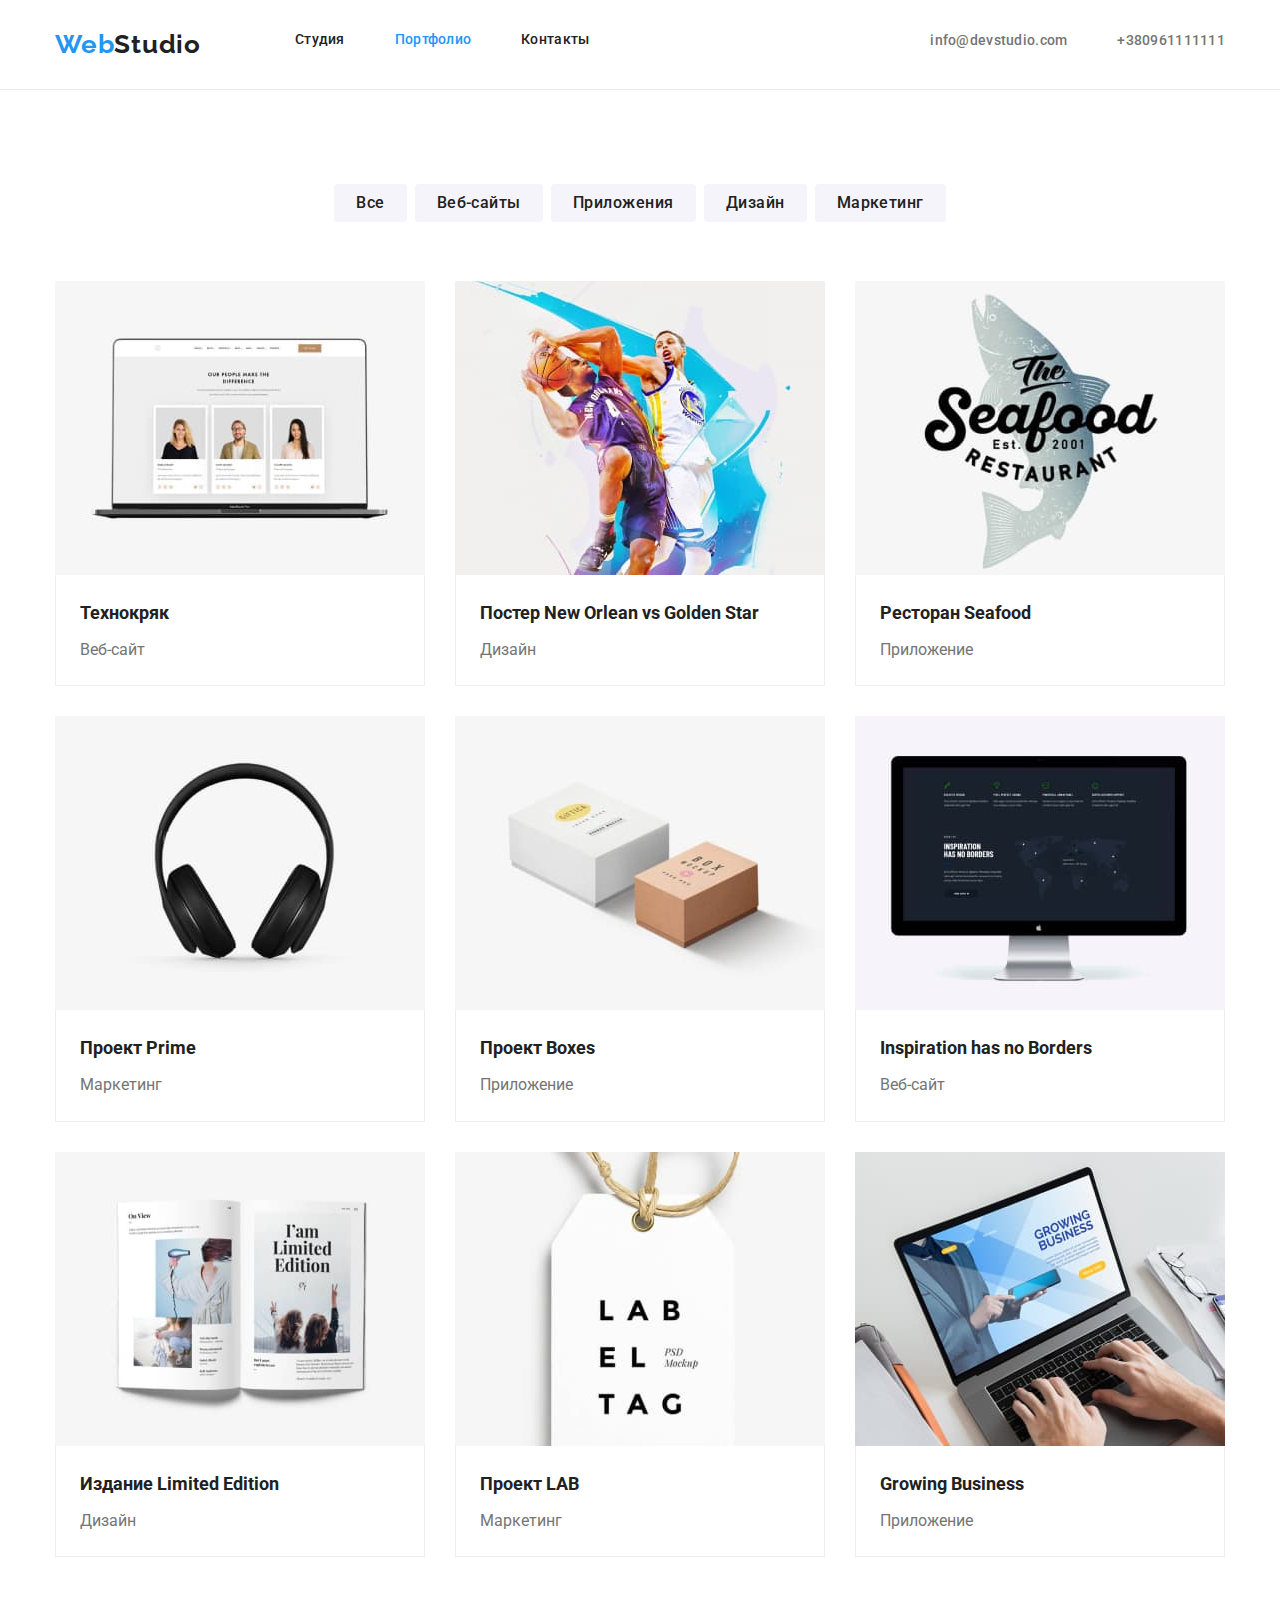
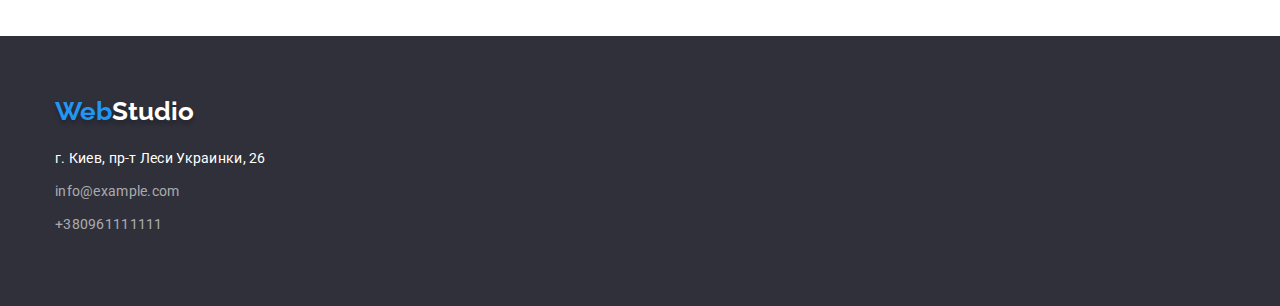
==== portfolio.html @ 109d0107 "Header. ДЗ_4" ====
<!DOCTYPE html>
<html lang="en">
<head>
    <meta charset="UTF-8">
    <meta http-equiv="X-UA-Compatible" content="IE=edge">
    <meta name="viewport" content="width=device-width, initial-scale=1.0">
    <title>Portfolio</title>
    <link rel=" preconnect" href="https://fonts.googleapis.com">
    <link rel="preconnect" href="https://fonts.gstatic.com" crossorigin>
    <link
     href="https://fonts.googleapis.com/css2?family=Raleway:wght@700&family=Roboto:wght@400;500;700;900&display=swap"
        rel="stylesheet">
    <link rel="stylesheet" href="https://cdnjs.cloudflare.com/ajax/libs/modern-normalize/1.1.0/modern-normalize.min.css"/> 
    <link rel="stylesheet" href="./css/styles.css">
</head>
  <body>

    <!--Шапка-->
    <header>
       <div class="container header">
        <nav class="navigation">
            <a class="logo" href="index.html" lang="en">Web<span class="logo-header">Studio</span>
            </a>
            <ul class="site-nav">
                <li class="item">
                    <a class="site-nav-link" href="./index.html"> Студия </a>
                </li>
                <li class="item">
                    <a class="site-nav-link active-page" href="./portfolio.html"> Портфолио </a>
                </li>
                <li class="item">
                    <a class="site-nav-link" href=""> Контакты </a>
                </li>
            </ul>
        </nav>

        <!--Контакти заголовка-->
        <ul class="header-contacts">
            <li class="item"><a class="contact-adress link" href=":info@devstudio.com">info@devstudio.com</a></li>
            <li class="item"><a class="contact-number link" href="tel:+380961111111">+380961111111</a></li>
        </ul>
       </div>
    </header>

    <!--Кнопки-->
    <main>
        <section class="section">
          <div class="portfolio">  
            <ul class="portfolio-buttons">
                <li class="button-sec"><button class="button-secondary" type="button">Все</button></li>
                <li class="button-sec"><button class="button-secondary" type="button">Веб-сайты</button></li>
                <li class="button-sec"><button class="button-secondary" type="button">Приложения</button></li>
                <li class="button-sec"><button class="button-secondary" type="button">Дизайн</button></li>
                <li class="button-sec"><button class="button-secondary" type="button">Маркетинг</button></li>
            </ul> 
          
    <!--Продукти-->
            <ul class="product">
                <li class="product-card">
                  <a href="">
                   <img class="product-img" src="./img/about-img-tex.jpg"
                     alt="фото техно" width="370"
                     height="294" />
                   <div class="card-content">
                    <h3 class="product-name">Технокряк</h3>
                    <p class="product-sphere">Веб-сайт</p>
                   </div> 
                  </a>
                </li>
                <li class="product-card">
                  <a href="">
                   <img class="product-img" src="./img/about-img-poster.jpg" 
                     alt="фото постер"
                     width="370" height="294" />
                   <div class="card-content">
                    <h3 class="product-name">Постер New Orlean vs Golden Star</h3>
                    <p class="product-sphere">Дизайн</p>
                   </div>
                  </a>
                </li>
                <li class="product-card">
                   <img class="product-img" src="./img/about-img-restoran.jpg"
                     alt="фото ресторан"
                     width="370" height="294" />
                   <div class="card-content">
                    <h3 class="product-name">Ресторан Seafood</h3>
                    <p class="product-sphere">Приложение</p>
                   </div>
                </li>
                <li class="product-card">
                   <img class="product-img" src="./img/about-img-proekt.jpg"
                     alt="фото проект прайм"
                     width="370" height="294" />
                   <div class="card-content">
                    <h3 class="product-name">Проект Prime</h3>
                    <p class="product-sphere">Маркетинг</p>
                   </div>
                </li>
                <li class="product-card">
                   <img class="product-img" src="./img/about-img-prtboxes.jpg" 
                     alt="фото проект боксес"
                     width="370" height="294" />
                   <div class="card-content">
                    <h3 class="product-name">Проект Boxes</h3>
                    <p class="product-sphere">Приложение</p>
                   </div>
                </li>
                <li class="product-card">
                   <img class="product-img" src="./img/about-img-insp.jpg" 
                     alt="фото екрана" 
                     width="370" height="294" />
                   <div class="card-content">
                    <h3 class="product-name">Inspiration has no Borders</h3>
                    <p class="product-sphere">Веб-сайт</p>
                   </div>
                </li>
                <li class="product-card">
                   <img class=product-img"" src="./img/about-img-lim.jpg"
                     alt="фото издания"
                     width="370" height="294" />
                   <div class="card-content">
                    <h3 class="product-name">Издание Limited Edition</h3>
                    <p class="product-sphere">Дизайн</p>
                   </div>
                </li>
                <li class="product-card">
                   <img class="product-img" src="./img/about-img-prtlab.jpg" 
                     alt="фото проект лаб" 
                     width="370" height="294" />
                   <div class="card-content">
                    <h3 class="product-name" >Проект LAB</h3>
                    <p class="product-sphere">Маркетинг</p>
                   </div>
                </li>
                <li class="product-card">
                   <img class="product-img" src="./img/about-img-grow.jpg"
                     alt="фото растущий бизнес"
                     width="370" height="294" />
                   <div class="card-content">
                    <h3 class="product-name">Growing Business</h3>
                    <p class="product-sphere">Приложение</p>
                   </div>
                </li>
            </ul>
          </div>
        </section>
    </main>

    <!--Подвал-->
    <footer class="footer">
      <div class="container footer">
        <a class="footer-logo" href="index.html" lang="en">Web<span class="logo-footer">Studio</span> </a>
        <address class="address">
            <ul class="footer-contacts">
                <li>
                    <a class="footer-address-map" href="contact">г. Киев, пр-т Леси Украинки, 26</a>
                </li>
                <li>
                    <a class="footer-address" href="mailto:info@example.com">info@example.com</a>
                </li>
                <li>
                    <a href="tel:+380961111111"class="footer-address">+380961111111</a>
                </li>
            </ul>
        </address>
      </div> 
    </footer>
  </body>
</html>
---- css/styles.css ----
:root {
  --main-text-color: #757575;
  --secondary-text-color: #212121;
  --accent-color: #2196f3;
  --background-color: #2f303a;
  --third-text-color: #ffffff;
  --card-border: 1px solid #eeeeee;
  --card-list-gap: 15px;
}
/*Общие стили*/
body {
  background-color: var(--third-text-color);
  color: var(main-text-color);
  font-family: "Roboto", sans-serif;
  
}
img {
  display: block;
  max-width: 100%;
  height: auto;
}
ul,
li {
  list-style: none;
  margin-bottom: 9px;
}
a {
  text-decoration: none;
}
h1,
h2,
h3,
h4,
p {
  margin-top: 0;
}
h1:last-child,
h2:last-child,
h3:last-child,
h4:last-child,
p:last-child {
  margin-bottom: 0;
}
ul,
ol {
  padding: 0;
}
.container {
  width: 1200px;
  margin-left: auto;
  margin-right: auto;
  padding-left: 15px;
  padding-right: 15px;
  /*outline: 1px solid tomato;*/
}
.main-title,
.advantages-title {
  text-transform: uppercase;
}

/*Логотип*/
.logo {
  font-family: "Raleway", sans-serif; 
  font-style: normal;
  font-weight: bold;
  font-size: 26px;
  line-height: 1.19;
  letter-spacing: 0.03em;
  text-decoration: none;
  color: var(--accent-color);
  width: 145px;
  height: 31px;
  margin-left: auto;
  margin-right: 45px;
}
.logo-header {
  font-family: "Raleway",sans-serif;
  color: var(--secondary-text-color);
}

/*Навигация*/

.navigation {
  display: flex;
  align-items: center;
}
header {
  border-bottom: 1px solid #ececec;
}
.header {
  display: flex;
  align-items: center;
  justify-content: start;
}
.site-nav {
  display: flex;
  margin-top: 0;
  margin-bottom: 0;
}
.site-nav :last-child {
  margin-right: 0px;
}
.site-nav-link {
  padding-top: 32px;
  padding-bottom: 32px;
  display: block;
  letter-spacing: 0.02em;
}
.site-nav .item {
  margin-left: 50px;
}
.site-nav.item:first-child {
  margin-left: 0;
}
.site-nav {
  color: var(--secondary-text-color);
  font-size: 14px;
  line-height: 1.14;
  font-weight: 500;
  margin-left: auto;
}
.site-nav-link {
  display: block;
  color: var(--secondary-text-color);
}
.site-nav-link:hover,
.site-nav-link:focus {
  color: var(--accent-color);
}

.active-page {
  color: var(--accent-color);
}

/*Контакти заголовка*/
.contact-adress,
.contact-number {
  font-weight: 500;
  font-size: 14px;
  line-height: 1.14;
  letter-spacing: 0.02em;
  color: var(--main-text-color);
  margin-left: 50px;
}
.contact-adress:hover,
.contact-adress:focus {
  color: var(--accent-color);
}

.contact-number:hover,
.contact-number:focus {
  color: var(--accent-color);
}
.icon_item {
  outline: 1px solid blue;
  margin-right: 10px;
  fill: currentColor;
}

.header-contacts {
  display: flex;
}
.header-contacts {
  margin-left: auto;
  margin-top: 0;
  margin-bottom: 0;
}    
.header-contacts.item+.item {
  margin-left: 50px
}

/*раздел Героя*/

.modal-btn {
  padding: 10px 32px;
  color: var(--third-text-color);
  background-color: var(--accent-color);
  font-family: inherit;
  font-weight: 700;
  font-size: 16px;
  line-height: 1.87;
  letter-spacing: 0.06em;
  border: none;
  border-radius: 4px;
  cursor: pointer;
}

.modal-btn:hover,
.modal-btn:focus {
  background-color: #ffffff;
  color: #2196f3;
}
.main-title {
  color: var(--third-text-color);
  font-size: 44px;
  line-height: 1.36;
  font-weight: 900;
  margin-bottom: 30px;
  letter-spacing: 0.06em;
}

.hero {
  background-color: var(--background-color);
  margin-left: auto;
  margin-right: auto;
  padding-top: 200px;
  padding-bottom: 200px;
  display: flex;
  text-align: center;
  align-items: center;
}
.hero {
  max-width: 1600px;
  height: 600px;
  background-image: linear-gradient(to top, rgba(47, 48, 58, 0.4),
   rgba(47, 48, 58, 0.4)),url('../img/Img\ \(1\).jpg');
  background-repeat: no-repeat;
  background-position: center;
  background-size: cover;
}

/*Преимущества*/
.advantages-content {
  display: flex;
  margin-top: 0;
  margin-bottom: 0;
}

.advantages {
  margin-top: auto;
  padding-top: 94px;
}

.features {
  margin-right: 30px;
  width: 270px;
}

.features:last-child {
  margin-right: 0px;
}

.advantages-title {
  font-family: "Roboto", sans-serif;
  font-weight: 700;
  font-size: 14px;
  line-height: 1.17;
  letter-spacing: 0.03em;
  color: var(--secondary-text-color);
}

.advantages-text {
  font-family: "Roboto", sans-serif;
  font-weight: 400;
  font-size: 14px;
  line-height: 1.71;
  letter-spacing: 0.03em;
  color: var(--main-text-color);
  margin-bottom: 0;
}

/*Чем ми занимаемся*/
.boxes {
  display: flex;
  margin-top: 50px;
  margin-bottom: 0;
}
.box {
  margin-right: 30px;
  width: 370px;
  height: 294px;
}
.box:last-child {
  margin-right: 0px;
}

.section-title {
  font-family: "Roboto", sans-serif;
  font-weight: 700;
  font-size: 36px;
  line-height: 1.17;
  letter-spacing: 0.03em;
  color: var(--secondary-text-color);
  margin-bottom: 50px;
  text-align: center;
}
 
/*Наша команда*/

.section-name {
  font-family: "Roboto", sans-serif;
  font-weight: 500;
  font-size: 16px;
  line-height: 1.2;
  letter-spacing: 0.06em;
  margin-top: 0;
  margin-bottom: 0;
  color: var(--secondary-text-color);
}
.section-profession {
  font-family: "Roboto", sans-serif;
  font-weight: 400;
  font-size: 16px;
  line-height: 1.2;
  letter-spacing: 0.03em;
  padding-bottom: 0;
  margin-bottom: 0px;
  margin-top: 10px;
  color: var(--main-text-color);
}
.team {
  background-color: #f5f4fa;
  display: flex;
  margin-top: 0;
  margin-bottom: 0;
}
.section {
  padding-right: 0px;
  padding-bottom: 94px;
  padding-left: 0px;
}
.team-mates {
  display: flex;
}
.team-card {
  padding-top: 30px;
  padding-bottom: 30px;
}
.team-mate {
  width: 270px;
  height: 428px;
  margin-right: 30px;
  background-color: var(--third-text-color);
  box-shadow: 0px 1px 3px rgba(0, 0, 0, 0.12), 0px 1px 1px rgba(0, 0, 0, 0.14),
    0px 2px 1px rgba(0, 0, 0, 0.2);
  border-radius: 0px 0px 4px 4px;
  margin-top: 0;
  margin-bottom: 0;
}
.team-mate:last-child {
  margin-right: 0;
}

.section-name,
.section-profession {
  text-align: center;
  align-items: center;
}

.team-mate:last-child {
  padding-right: 0px;
}

/*Подвал*/

.address {
  font-style: normal;
  margin-top: 20px;
}
.footer {
  background-color: var(--background-color);
  margin-left: auto;
  margin-right: auto;
}

footer {
  padding-top: 60px;
  padding-bottom: 60px;
}

.footer-address-map {
  font-family: "Roboto", sans-serif;
  font-style: normal;
  font-weight: 400;
  font-size: 14px;
  line-height: 1.7;
  letter-spacing: 0.02em;
  color: var(--third-text-color);
  margin-bottom: 9px;
}
 
.footer-address-map:hover,
.footer-address-map:focus {
  color: var(--accent-color);
}

.footer-address {
  font-family: "Roboto", sans-serif;
  font-style: normal;
  font-weight: 400;
  font-size: 14px;
  line-height: 1.71;
  letter-spacing: 0.02em;
  color: rgba(255, 255, 255, 0.6); 
}

.footer-address:hover,
.footer-address:focus {
  color: var(--accent-color);
}
.container.footer {
  display: flex;
  flex-direction: column;
}
.contacts {
  margin-top: 20px;
}

.logo-footer {
  color: var(--third-text-color);
  font-family: Raleway, sans-serif;
}

.footer-logo {
  text-shadow: 0px 4px 4px rgba(0, 0, 0, 0.25);
  font-style: normal;
  font-weight: 700;
  font-size: 26px;
  line-height: 1.2;
  text-decoration: none;
  font-family: Raleway, sans-serif;
  color: var(--accent-color); 
}

.footer-contacts {
  margin: 0;
}
 
/*Фильтри*/
.button-secondary {
  cursor: pointer;
  font-family: "Roboto", sans-serif;
  background-color: #f5f4fa;
  color: var(--secondary-text-color);
  font-weight: 500;
  font-size: 16px;
  line-height: 1.63;
  letter-spacing: 0.03em;
  height: 38px;
  border: none;
  border-radius: 4px;
  text-align: center;
  padding: 6px 22px;
 justify-content: center;
}
.button-sec {
  margin-right: 8px;
}
.button-secondary:hover,
.button-secondary:focus {
  background-color: var(--accent-color);
  color: var(--third-text-color);
  box-shadow: 0px 4px 4px rgba(0, 0, 0, 0.25);
}

.button-sec:last-child {
  margin-right: 0;
}
/*Продукти*/

.product-img {
  display: block;
}

.product-name {
  color: var(--secondary-text-color);
  font-size: 18px;
  line-height: 2;
  font-weight: 700;
  margin-bottom: 4px;
}
.product-sphere {
  color: var(--main-text-color);
  font-size: 16px;
  line-height: 1.9;
  font-weight: 400;
  margin: 0;
}

/*Портфолио*/
.section {
  padding: 94px 0;
}
.portfolio-buttons {
  display: flex;
  justify-content: center;
  margin-bottom: 50px;
  margin-top: 0;
}
.portfolio {
  width: 1200px;
  margin-left: auto;
  margin-right: auto;
  padding-left: 15px;
  padding-right: 15px;
}
.product {
  list-style: none;
  display: flex;
  flex-wrap: wrap;
  margin: calc(-1* var(--card-list-gap));
}
.product-card {
  margin: var(--card-list-gap);
  flex-basis: calc(100% / 3-2 * var(--card-list-gap))
  flex-basis: calc((100%-90px) / 3);
}
.card-content {
  padding: 20px 24px;
  border: var(--card-border);
  border-top: 0;
}
 
.product-card:nth-last-child(-n + 3) {
  margin-bottom: 0px;
}
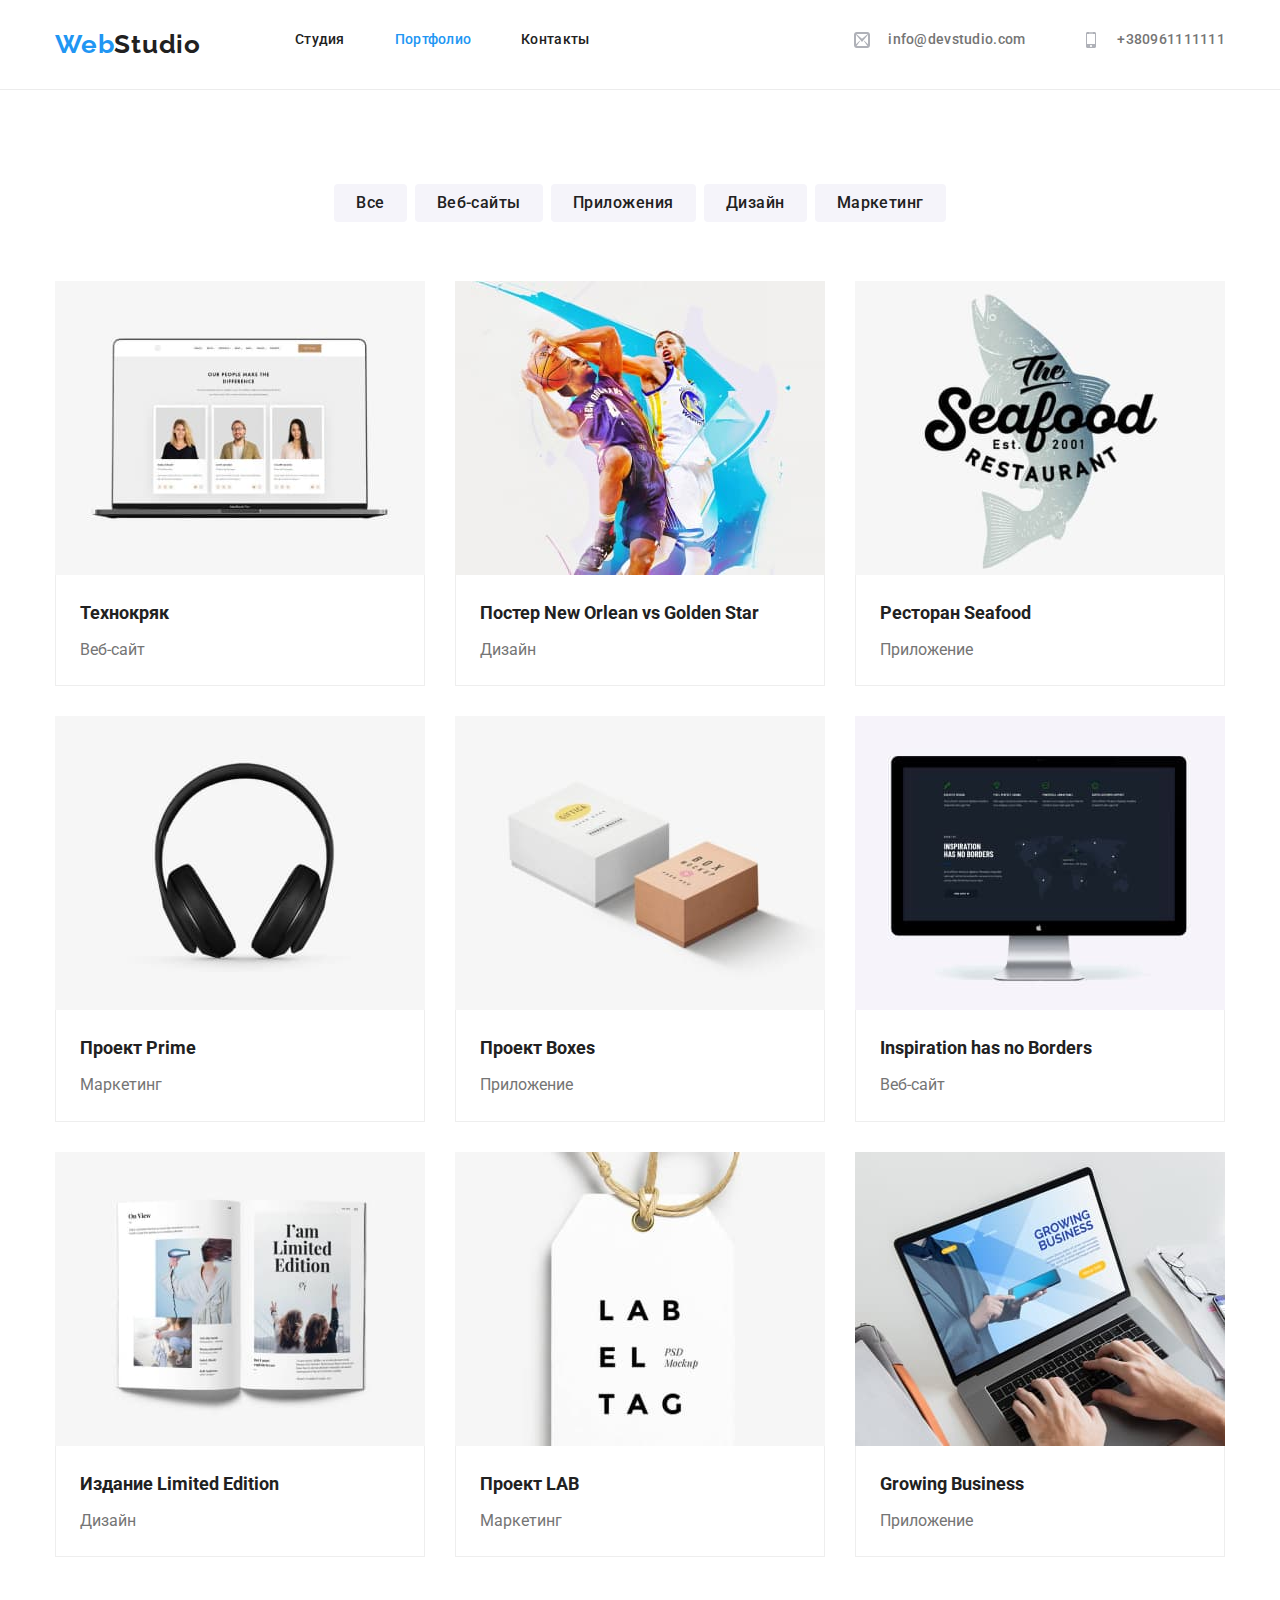
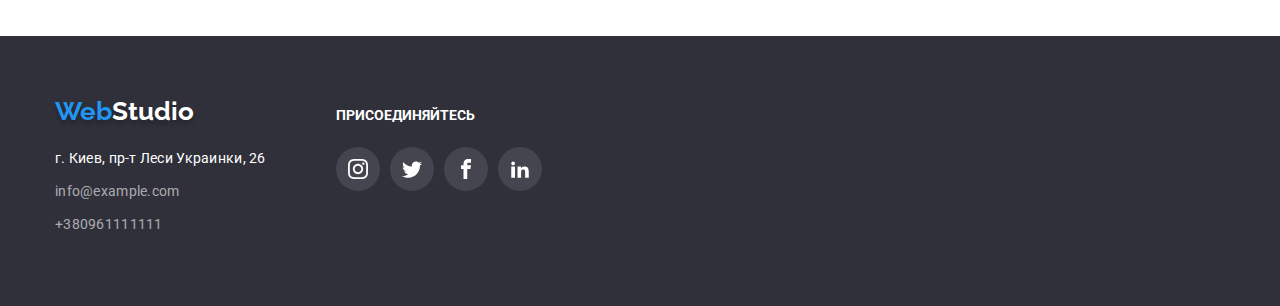
==== commit b84ee4ab: "Портфолио-ДЗ_4" ====
--- a/portfolio.html
+++ b/portfolio.html
@@ -36,8 +36,20 @@
 
         <!--Контакти заголовка-->
         <ul class="header-contacts">
-            <li class="item"><a class="contact-adress link" href=":info@devstudio.com">info@devstudio.com</a></li>
-            <li class="item"><a class="contact-number link" href="tel:+380961111111">+380961111111</a></li>
+          <li class="item">
+            <a class="contact-adress" href=":info@devstudio.com">
+              <svg class="icon-item" width="32" height="16">
+                <use href="./img/sprite.svg#icon-mail2"></use>
+              </svg>
+              info@devstudio.com</a>
+          </li>
+          <li class="item">
+            <a href="tel:+380961111111" class="contact-number">
+              <svg class="icon-item" width="32" height="16">
+                <use href="./img/sprite.svg#icon-mobile"></use>
+              </svg>
+              +380961111111</a>
+          </li>
         </ul>
        </div>
     </header>
@@ -57,7 +69,7 @@
     <!--Продукти-->
             <ul class="product">
                 <li class="product-card">
-                  <a href="">
+                  <a href="portfolio-product link">
                    <img class="product-img" src="./img/about-img-tex.jpg"
                      alt="фото техно" width="370"
                      height="294" />
@@ -68,7 +80,7 @@
                   </a>
                 </li>
                 <li class="product-card">
-                  <a href="">
+                  <a href="portfolio-product link">
                    <img class="product-img" src="./img/about-img-poster.jpg" 
                      alt="фото постер"
                      width="370" height="294" />
@@ -79,6 +91,7 @@
                   </a>
                 </li>
                 <li class="product-card">
+                  <a href="portfolio-product link">
                    <img class="product-img" src="./img/about-img-restoran.jpg"
                      alt="фото ресторан"
                      width="370" height="294" />
@@ -86,8 +99,10 @@
                     <h3 class="product-name">Ресторан Seafood</h3>
                     <p class="product-sphere">Приложение</p>
                    </div>
-                </li>
-                <li class="product-card">
+                  </a>
+                </li>
+                <li class="product-card">
+                  <a href="portfolio-product link">
                    <img class="product-img" src="./img/about-img-proekt.jpg"
                      alt="фото проект прайм"
                      width="370" height="294" />
@@ -95,8 +110,10 @@
                     <h3 class="product-name">Проект Prime</h3>
                     <p class="product-sphere">Маркетинг</p>
                    </div>
-                </li>
-                <li class="product-card">
+                  </a>
+                </li>
+                <li class="product-card">
+                  <a href="portfolio-product link">
                    <img class="product-img" src="./img/about-img-prtboxes.jpg" 
                      alt="фото проект боксес"
                      width="370" height="294" />
@@ -104,8 +121,10 @@
                     <h3 class="product-name">Проект Boxes</h3>
                     <p class="product-sphere">Приложение</p>
                    </div>
-                </li>
-                <li class="product-card">
+                  </a>
+                </li>
+                <li class="product-card">
+                  <a href="portfolio-product link">
                    <img class="product-img" src="./img/about-img-insp.jpg" 
                      alt="фото екрана" 
                      width="370" height="294" />
@@ -113,8 +132,10 @@
                     <h3 class="product-name">Inspiration has no Borders</h3>
                     <p class="product-sphere">Веб-сайт</p>
                    </div>
-                </li>
-                <li class="product-card">
+                  </a>
+                </li>
+                <li class="product-card">
+                  <a href="portfolio-product link">
                    <img class=product-img"" src="./img/about-img-lim.jpg"
                      alt="фото издания"
                      width="370" height="294" />
@@ -122,8 +143,10 @@
                     <h3 class="product-name">Издание Limited Edition</h3>
                     <p class="product-sphere">Дизайн</p>
                    </div>
-                </li>
-                <li class="product-card">
+                  </a>
+                </li>
+                <li class="product-card">
+                  <a href="portfolio-product link">
                    <img class="product-img" src="./img/about-img-prtlab.jpg" 
                      alt="фото проект лаб" 
                      width="370" height="294" />
@@ -131,8 +154,10 @@
                     <h3 class="product-name" >Проект LAB</h3>
                     <p class="product-sphere">Маркетинг</p>
                    </div>
-                </li>
-                <li class="product-card">
+                  </a>
+                </li>
+                <li class="product-card">
+                  <a href="portfolio-product link">
                    <img class="product-img" src="./img/about-img-grow.jpg"
                      alt="фото растущий бизнес"
                      width="370" height="294" />
@@ -140,6 +165,7 @@
                     <h3 class="product-name">Growing Business</h3>
                     <p class="product-sphere">Приложение</p>
                    </div>
+                  </a>
                 </li>
             </ul>
           </div>
@@ -149,21 +175,58 @@
     <!--Подвал-->
     <footer class="footer">
       <div class="container footer">
-        <a class="footer-logo" href="index.html" lang="en">Web<span class="logo-footer">Studio</span> </a>
-        <address class="address">
-            <ul class="footer-contacts">
-                <li>
-                    <a class="footer-address-map" href="contact">г. Киев, пр-т Леси Украинки, 26</a>
-                </li>
-                <li>
-                    <a class="footer-address" href="mailto:info@example.com">info@example.com</a>
-                </li>
-                <li>
-                    <a href="tel:+380961111111"class="footer-address">+380961111111</a>
-                </li>
+        <div class="join">
+          <a class="footer-logo" href="index.html" lang="en">Web<span class="logo-footer">Studio</span> </a>
+          <address class="address">
+      
+            <ul class="footer-contacts" id="contacts">
+              <li>
+                <a class="footer-address-map" href="contact">г. Киев, пр-т Леси Украинки, 26</a>
+              </li>
+              <li>
+                <a class="footer-address" href="mailto:info@example.com">info@example.com</a>
+              </li>
+              <li>
+                <a href="tel:+380961111111" class="footer-address">+380961111111</a>
+              </li>
             </ul>
-        </address>
-      </div> 
+          </address>
+        </div>
+      
+        <div class="footer-info">
+          <p class="join-name">присоединяйтесь</p>
+          <ul class="social-list-footer list">
+            <li class="social-list-item">
+              <a class="social-list-link-footer" href="">
+                <svg class="social-list-icon-footer" width="20" height="20">
+                  <use href="./img/sprite.svg#icon-instagram"></use>
+                </svg>
+              </a>
+            </li>
+            <li class="social-list-item">
+              <a class="social-list-link-footer" href="">
+                <svg class="social-list-icon-footer" width="20" height="20">
+                  <use href="./img/sprite.svg#icon-twitter"></use>
+                </svg>
+              </a>
+            </li>
+            <li class="social-list-item">
+              <a class="social-list-link-footer" href="">
+                <svg class="social-list-icon-footer" width="20" height="20">
+                  <use href="./img/sprite.svg#icon-facebook"></use>
+                </svg>
+              </a>
+            </li>
+            <li class="social-list-item">
+              <a class="social-list-link-footer" href="">
+                <svg class="social-list-icon-footer" width="20" height="20">
+                  <use href="./img/sprite.svg#icon-linkedin2"></use>
+                </svg>
+              </a>
+            </li>
+          </ul>
+        </div>
+      </div>
     </footer>
   </body>
 </html>--- a/css/styles.css
+++ b/css/styles.css
@@ -4,6 +4,7 @@
   --accent-color: #2196f3;
   --background-color: #2f303a;
   --third-text-color: #ffffff;
+  --icon-grey-main-color:#afb1b8;
   --card-border: 1px solid #eeeeee;
   --card-list-gap: 15px;
 }
@@ -151,11 +152,18 @@
 .contact-number:focus {
   color: var(--accent-color);
 }
-.icon_item {
-  outline: 1px solid blue;
+ .contact-adress,
+ .contact-number {
+   display: flex;
+   align-items: center;
+   justify-content: center;
+ }
+
+.icon-item {
+  fill: var(--icon-grey-main-color);
   margin-right: 10px;
-  fill: currentColor;
-}
+}
+ 
 
 .header-contacts {
   display: flex;
@@ -321,15 +329,23 @@
 }
 .team-mates {
   display: flex;
+  flex-wrap: wrap;
+  align-items: center;
 }
 .team-card {
   padding-top: 30px;
   padding-bottom: 30px;
+  padding-left: 32px;
+  padding-right: 32px;
 }
 .team-mate {
-  width: 270px;
-  height: 428px;
   margin-right: 30px;
+  text-align: center;
+}
+.team-mate {
+  box-sizing: border-box;
+  border-width: 270px;
+  border: 1px;
   background-color: var(--third-text-color);
   box-shadow: 0px 1px 3px rgba(0, 0, 0, 0.12), 0px 1px 1px rgba(0, 0, 0, 0.14),
     0px 2px 1px rgba(0, 0, 0, 0.2);
@@ -350,6 +366,77 @@
 .team-mate:last-child {
   padding-right: 0px;
 }
+.social-list {
+  display: flex;
+  justify-content: space-between;
+  margin-top: 16px;
+}
+.social-list-link {
+  display: flex;
+  align-items: center;
+  justify-content: center;
+  width: 44px;
+  height: 44px;
+  background-color:  none;
+  border-radius: 50%;
+}
+.social-list-icon {
+  fill: var(--icon-grey-main-color);
+  
+}
+
+.social-list-link:hover,
+.social-list-link:focus {
+  background-color: var(--accent-color);
+}
+.social-list-link:hover,
+.social-list-link:focus  { 
+  fill: var(--third-text-color);
+}
+/*Постоянные клиенты*/
+.clients-list {
+  display: flex;
+}
+.clients-item {
+  display: flex;
+  align-items: center;
+  justify-content: center;
+  box-sizing: border-box;
+  cursor: pointer;
+}
+.clients-item {
+  width: 170px;
+  height: 90px;
+}
+.clients-item:not(:last-child) {
+  margin-right: 30px;
+}
+.clients-link {
+  display: flex;
+  width: 170px;
+  height: 92px;
+  align-items: center;
+  justify-content: center;
+  color: var(--accent-color);
+  border: 1px solid var(--accent-color);
+  border-radius: 4px;
+  cursor: pointer;
+}
+.clients-list .clients-logo:hover,
+.clients-list .clients-logo:focus {
+  fill: #2196f3;
+}
+.clients-logo {
+  width: 106px;
+  height: 60px;
+  fill: currentColor;
+}
+.clients-link:hover,
+.clients-link:focus {
+  color: var(--secondary-text-color);
+  border: 1pxsolid var(--secondary-text-color) ;
+}
+
 
 /*Подвал*/
 
@@ -376,7 +463,7 @@
   line-height: 1.7;
   letter-spacing: 0.02em;
   color: var(--third-text-color);
-  margin-bottom: 9px;
+  cursor: pointer;
 }
  
 .footer-address-map:hover,
@@ -392,13 +479,14 @@
   line-height: 1.71;
   letter-spacing: 0.02em;
   color: rgba(255, 255, 255, 0.6); 
+  cursor: pointer;
 }
 
 .footer-address:hover,
 .footer-address:focus {
   color: var(--accent-color);
 }
-.container.footer {
+.container footer {
   display: flex;
   flex-direction: column;
 }
@@ -419,13 +507,65 @@
   line-height: 1.2;
   text-decoration: none;
   font-family: Raleway, sans-serif;
-  color: var(--accent-color); 
+  color: var(--accent-color);
+  cursor: pointer;
 }
 
 .footer-contacts {
   margin: 0;
 }
- 
+.join-name {
+  font-family:"Roboto",sans-serif;
+  font-weight: 700;
+  font-size: 14px;
+  line-height: 16px;
+  letter-spacing: 0.03;
+  color: var(--third-text-color);
+  text-transform: uppercase;
+}
+.social-list-footer {
+  display: flex;
+  margin-top: 10px;
+}
+.social-list-link-footer {
+  display: flex;
+  align-items: center;
+  justify-content: center;
+  width: 44px;
+  height: 44px;
+  background-color: rgba(255,255,255,0.1);
+  border-radius: 50%;
+}
+.social-list-link-footer:hover,
+.social-list-link-footer:focus {
+  background-color: var(--main-text-color);
+}
+.social-list-link-footer:hover,
+.social-list-link-footer:focus {
+  background-color: var(--accent-color);
+}
+.social-list-link-footer:hover.social-list-icon {
+   fill:#ffffff ;
+}
+.social-list-item {
+   margin-right: 10px;
+}
+.social-list-icon-footer {
+  fill: var(--third-text-color);
+}
+
+.footer-info  {
+  display: flex;
+  flex-direction: column;
+  align-items: baseline;
+  margin-left: 70px;
+}
+.footer {
+  display: flex;
+  align-items: baseline;
+}
+
+
 /*Фильтри*/
 .button-secondary {
   cursor: pointer;
@@ -514,3 +654,14 @@
 .product-card:nth-last-child(-n + 3) {
   margin-bottom: 0px;
 }
+
+.portfolio-product {
+  display: block;
+}
+
+.portfolio-product:hover,
+.portfolio-product:focus {
+  box-shadow: 0px 1px 1px rgba(0, 0, 0, 0.12),
+      0px 4px 4px rgba(0, 0, 0, 0.06),
+      1px 4px 6px rgba(0, 0, 0, 0.16);
+}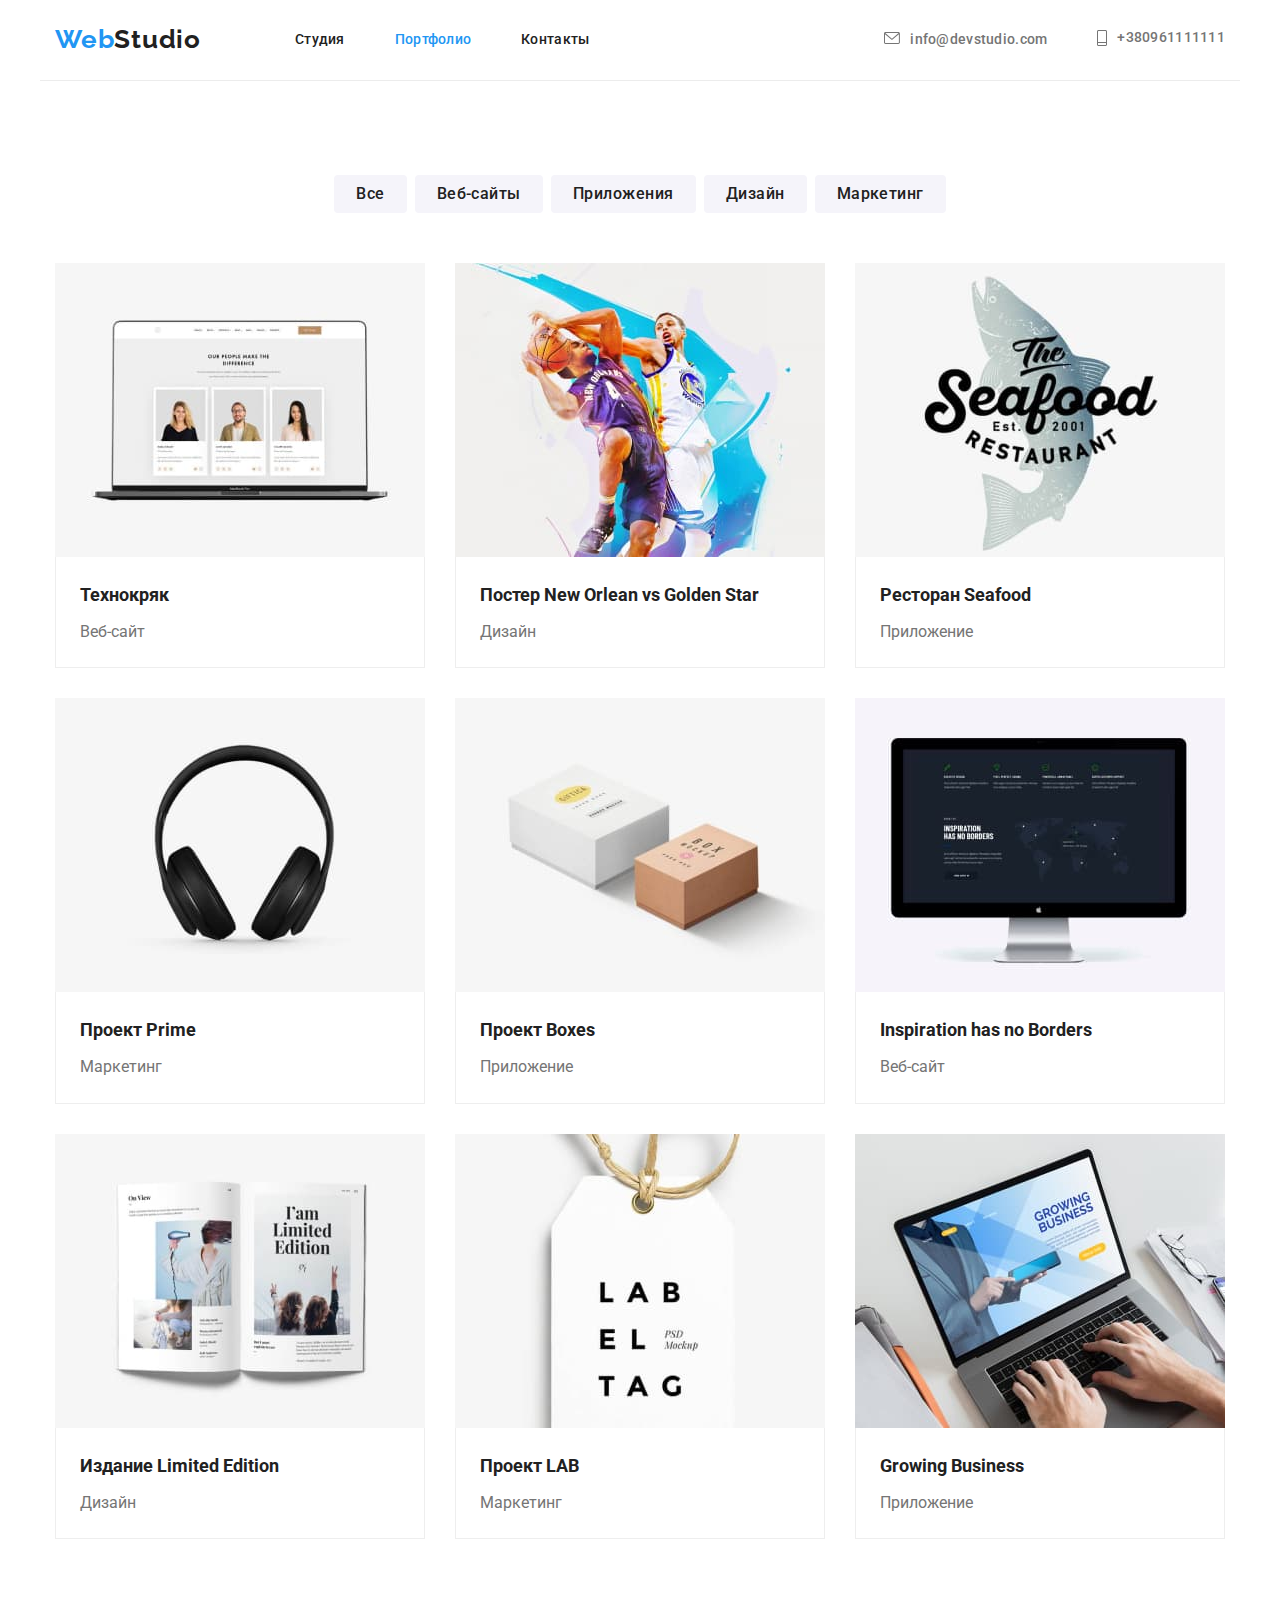
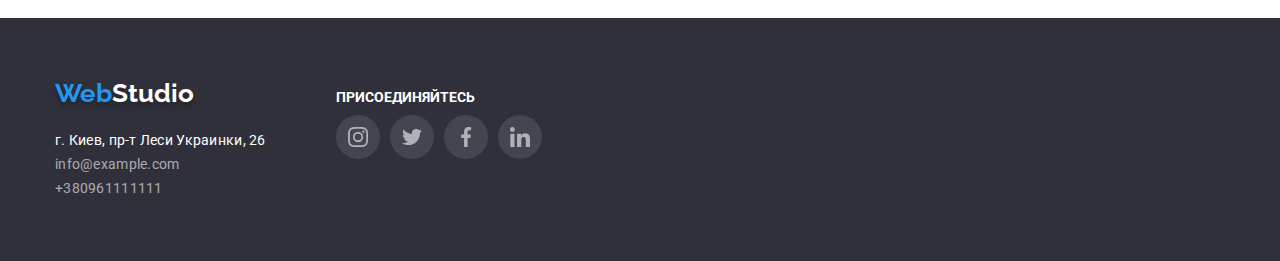
==== commit 6d872bf9: "Icons_HW_4" ====
--- a/portfolio.html
+++ b/portfolio.html
@@ -37,16 +37,16 @@
         <!--Контакти заголовка-->
         <ul class="header-contacts">
           <li class="item">
-            <a class="contact-adress" href=":info@devstudio.com">
-              <svg class="icon-item" width="32" height="16">
-                <use href="./img/sprite.svg#icon-mail2"></use>
+            <a class="contact-adress" href="mailto:info@devstudio.com">
+              <svg class="icon-item" width="16" height="12">
+                <use href="./img/sprite.svg#icon-envelope-1"></use>
               </svg>
               info@devstudio.com</a>
           </li>
           <li class="item">
             <a href="tel:+380961111111" class="contact-number">
-              <svg class="icon-item" width="32" height="16">
-                <use href="./img/sprite.svg#icon-mobile"></use>
+              <svg class="icon-item" width="10" height="16">
+                <use href="./img/sprite.svg#icon-Vector-1"></use>
               </svg>
               +380961111111</a>
           </li>
@@ -199,28 +199,28 @@
             <li class="social-list-item">
               <a class="social-list-link-footer" href="">
                 <svg class="social-list-icon-footer" width="20" height="20">
-                  <use href="./img/sprite.svg#icon-instagram"></use>
-                </svg>
-              </a>
-            </li>
-            <li class="social-list-item">
-              <a class="social-list-link-footer" href="">
-                <svg class="social-list-icon-footer" width="20" height="20">
-                  <use href="./img/sprite.svg#icon-twitter"></use>
-                </svg>
-              </a>
-            </li>
-            <li class="social-list-item">
-              <a class="social-list-link-footer" href="">
-                <svg class="social-list-icon-footer" width="20" height="20">
-                  <use href="./img/sprite.svg#icon-facebook"></use>
-                </svg>
-              </a>
-            </li>
-            <li class="social-list-item">
-              <a class="social-list-link-footer" href="">
-                <svg class="social-list-icon-footer" width="20" height="20">
-                  <use href="./img/sprite.svg#icon-linkedin2"></use>
+                  <use href="./img/sprite.svg#icon-instagram-2-1"></use>
+                </svg>
+              </a>
+            </li>
+            <li class="social-list-item">
+              <a class="social-list-link-footer" href="">
+                <svg class="social-list-icon-footer" width="20" height="20">
+                  <use href="./img/sprite.svg#icon-twitter-1-1"></use>
+                </svg>
+              </a>
+            </li>
+            <li class="social-list-item">
+              <a class="social-list-link-footer" href="">
+                <svg class="social-list-icon-footer" width="20" height="20">
+                  <use href="./img/sprite.svg#icon-facebook-1-1"></use>
+                </svg>
+              </a>
+            </li>
+            <li class="social-list-item">
+              <a class="social-list-link-footer" href="">
+                <svg class="social-list-icon-footer" width="20" height="20">
+                  <use href="./img/sprite.svg#icon-linkedin-1-1"></use>
                 </svg>
               </a>
             </li>
--- a/css/styles.css
+++ b/css/styles.css
@@ -20,11 +20,11 @@
   max-width: 100%;
   height: auto;
 }
-ul,
-li {
+ul {
   list-style: none;
   margin-bottom: 9px;
 }
+ 
 a {
   text-decoration: none;
 }
@@ -33,7 +33,7 @@
 h3,
 h4,
 p {
-  margin-top: 0;
+  margin: 0;
 }
 h1:last-child,
 h2:last-child,
@@ -53,6 +53,12 @@
   padding-left: 15px;
   padding-right: 15px;
   /*outline: 1px solid tomato;*/
+}
+.list {
+  list-style: none;
+}
+.link {
+  text-decoration: none;
 }
 .main-title,
 .advantages-title {
@@ -85,7 +91,7 @@
   display: flex;
   align-items: center;
 }
-header {
+.header {
   border-bottom: 1px solid #ececec;
 }
 .header {
@@ -143,27 +149,37 @@
   color: var(--main-text-color);
   margin-left: 50px;
 }
-.contact-adress:hover,
-.contact-adress:focus {
-  color: var(--accent-color);
-}
-
-.contact-number:hover,
-.contact-number:focus {
-  color: var(--accent-color);
-}
- .contact-adress,
- .contact-number {
-   display: flex;
+
+.contact-adress,
+.contact-number {
+   display: inline-flex;
    align-items: center;
    justify-content: center;
  }
-
+.contact-adress {
+   align-items: baseline;
+}
+.contact-number {
+   align-items:center;
+}
+
+
+.contact-adress:hover,
+.contact-adress:focus {
+  color: var(--accent-color);
+}
+
+.contact-number:hover,
+.contact-number:focus {
+  color: var(--accent-color);
+}
+.current {
+  color: var(--accent-color);
+}
 .icon-item {
-  fill: var(--icon-grey-main-color);
+  fill: currentColor;  
   margin-right: 10px;
 }
- 
 
 .header-contacts {
   display: flex;
@@ -246,8 +262,30 @@
 
 .features:last-child {
   margin-right: 0px;
-}
-
+ 
+}
+.features::before {
+  display: block;
+  content: "";
+  height: 120px;
+  outline: 1px solid rgb(80, 78, 78);
+  background-size: contain;
+  background-repeat: no-repeat;
+  background-position: center;
+  background-color:#afb1b8
+}
+.features:nth-child(1)::before {
+  background-image: url("../img/icons/antenna.svg" );
+}
+.features:nth-child(2)::before {
+  background-image: url("../img/icons/clock.svg");
+}
+.features:nth-child(3)::before {
+  background-image: url("../img/icons/diagram.svg");
+}
+.features:nth-child(4)::before {
+  background-image: url("../img/icons/astronaut.svg");
+}
 .advantages-title {
   font-family: "Roboto", sans-serif;
   font-weight: 700;
@@ -327,7 +365,7 @@
   padding-bottom: 94px;
   padding-left: 0px;
 }
-.team-mates {
+.team-mate {
   display: flex;
   flex-wrap: wrap;
   align-items: center;
@@ -404,10 +442,7 @@
   box-sizing: border-box;
   cursor: pointer;
 }
-.clients-item {
-  width: 170px;
-  height: 90px;
-}
+ 
 .clients-item:not(:last-child) {
   margin-right: 30px;
 }
@@ -434,7 +469,7 @@
 .clients-link:hover,
 .clients-link:focus {
   color: var(--secondary-text-color);
-  border: 1pxsolid var(--secondary-text-color) ;
+  border: 1px solid var(--secondary-text-color) ;
 }
 
 
@@ -649,6 +684,18 @@
   padding: 20px 24px;
   border: var(--card-border);
   border-top: 0;
+  border-bottom: 1px solid #eeeeee;
+  border-right: 1px solid #eeeeee;
+  border-left: 1px solid #eeeeee;
+  box-sizing: border-box;
+}
+.product-name {
+  font-weight: 700 ;
+  font-size: 18px;
+  line-height: 2;
+  letter: spacing 0.06em;
+  color: var(--secondary-text-color) ;
+  text-decoration: none;
 }
  
 .product-card:nth-last-child(-n + 3) {
@@ -658,10 +705,14 @@
 .portfolio-product {
   display: block;
 }
-
-.portfolio-product:hover,
-.portfolio-product:focus {
+.portfolio-product:nth-child(3n+1) {
+  margin-left: 0px;
+}
+
+.portfolio-product:hover {
   box-shadow: 0px 1px 1px rgba(0, 0, 0, 0.12),
       0px 4px 4px rgba(0, 0, 0, 0.06),
       1px 4px 6px rgba(0, 0, 0, 0.16);
+      background: #ffffff;
+      cursor: pointer;
 }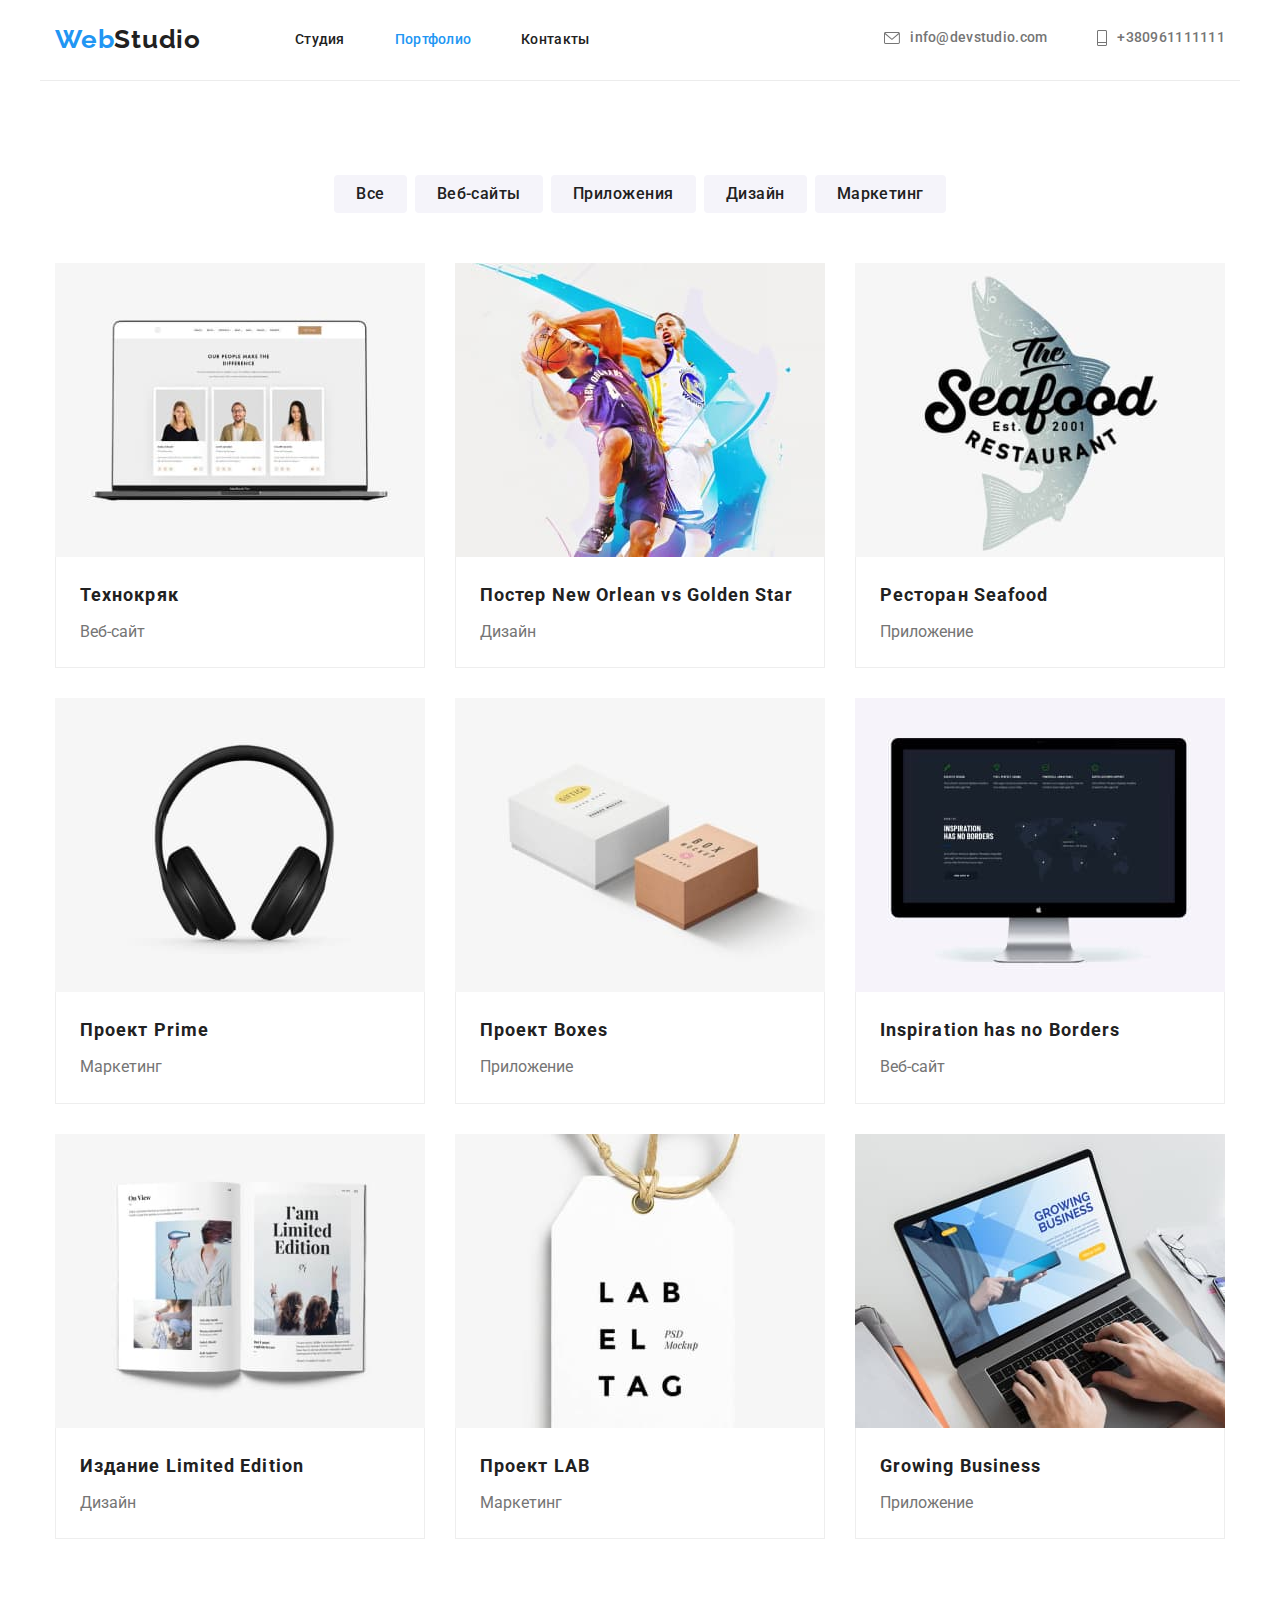
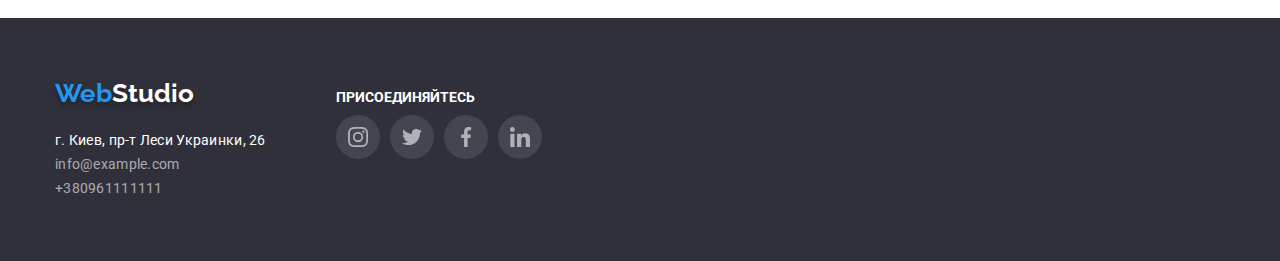
==== commit f6783e05: "ДЗ_4" ====
--- a/portfolio.html
+++ b/portfolio.html
@@ -69,10 +69,10 @@
     <!--Продукти-->
             <ul class="product">
                 <li class="product-card">
-                  <a href="portfolio-product link">
+                  <a href="" class="portfolio-product link">
                    <img class="product-img" src="./img/about-img-tex.jpg"
-                     alt="фото техно" width="370"
-                     height="294" />
+                     alt="фото техно"
+                     width="370" height="294" />
                    <div class="card-content">
                     <h3 class="product-name">Технокряк</h3>
                     <p class="product-sphere">Веб-сайт</p>
@@ -80,7 +80,7 @@
                   </a>
                 </li>
                 <li class="product-card">
-                  <a href="portfolio-product link">
+                  <a href="" class="portfolio-product link">
                    <img class="product-img" src="./img/about-img-poster.jpg" 
                      alt="фото постер"
                      width="370" height="294" />
@@ -91,7 +91,7 @@
                   </a>
                 </li>
                 <li class="product-card">
-                  <a href="portfolio-product link">
+                  <a href="" class="portfolio-product link">
                    <img class="product-img" src="./img/about-img-restoran.jpg"
                      alt="фото ресторан"
                      width="370" height="294" />
@@ -102,7 +102,7 @@
                   </a>
                 </li>
                 <li class="product-card">
-                  <a href="portfolio-product link">
+                  <a href="" class="portfolio-product link">
                    <img class="product-img" src="./img/about-img-proekt.jpg"
                      alt="фото проект прайм"
                      width="370" height="294" />
@@ -113,7 +113,7 @@
                   </a>
                 </li>
                 <li class="product-card">
-                  <a href="portfolio-product link">
+                  <a href="" class="portfolio-product link">
                    <img class="product-img" src="./img/about-img-prtboxes.jpg" 
                      alt="фото проект боксес"
                      width="370" height="294" />
@@ -124,7 +124,7 @@
                   </a>
                 </li>
                 <li class="product-card">
-                  <a href="portfolio-product link">
+                  <a href="" class="portfolio-product link">
                    <img class="product-img" src="./img/about-img-insp.jpg" 
                      alt="фото екрана" 
                      width="370" height="294" />
@@ -135,8 +135,8 @@
                   </a>
                 </li>
                 <li class="product-card">
-                  <a href="portfolio-product link">
-                   <img class=product-img"" src="./img/about-img-lim.jpg"
+                  <a href="" class="portfolio-product link">
+                   <img class="product-img" src="./img/about-img-lim.jpg"
                      alt="фото издания"
                      width="370" height="294" />
                    <div class="card-content">
@@ -146,7 +146,7 @@
                   </a>
                 </li>
                 <li class="product-card">
-                  <a href="portfolio-product link">
+                  <a href="" class="portfolio-product link">
                    <img class="product-img" src="./img/about-img-prtlab.jpg" 
                      alt="фото проект лаб" 
                      width="370" height="294" />
@@ -157,7 +157,7 @@
                   </a>
                 </li>
                 <li class="product-card">
-                  <a href="portfolio-product link">
+                  <a href="" class="portfolio-product link">
                    <img class="product-img" src="./img/about-img-grow.jpg"
                      alt="фото растущий бизнес"
                      width="370" height="294" />
--- a/css/styles.css
+++ b/css/styles.css
@@ -158,11 +158,9 @@
  }
 .contact-adress {
    align-items: baseline;
-}
-.contact-number {
+   
    align-items:center;
 }
-
 
 .contact-adress:hover,
 .contact-adress:focus {
@@ -264,28 +262,19 @@
   margin-right: 0px;
  
 }
-.features::before {
-  display: block;
-  content: "";
+ 
+.icon-box {
+  width: 270px;
   height: 120px;
-  outline: 1px solid rgb(80, 78, 78);
-  background-size: contain;
-  background-repeat: no-repeat;
-  background-position: center;
-  background-color:#afb1b8
-}
-.features:nth-child(1)::before {
-  background-image: url("../img/icons/antenna.svg" );
-}
-.features:nth-child(2)::before {
-  background-image: url("../img/icons/clock.svg");
-}
-.features:nth-child(3)::before {
-  background-image: url("../img/icons/diagram.svg");
-}
-.features:nth-child(4)::before {
-  background-image: url("../img/icons/astronaut.svg");
-}
+  background-color: #f5f4fa;
+  border-radius: 4px;
+  margin-right: 30px;
+  margin-bottom: 30px;
+  display: flex;
+  align-items: center;
+  justify-content: center;
+}
+ 
 .advantages-title {
   font-family: "Roboto", sans-serif;
   font-weight: 700;
@@ -359,8 +348,11 @@
   display: flex;
   margin-top: 0;
   margin-bottom: 0;
+  justify-content: space-between;
+  border-radius: 0px 0px 4px 4px;
 }
 .section {
+  padding-top: 94px;
   padding-right: 0px;
   padding-bottom: 94px;
   padding-left: 0px;
@@ -371,6 +363,7 @@
   align-items: center;
 }
 .team-card {
+  width: 270px;
   padding-top: 30px;
   padding-bottom: 30px;
   padding-left: 32px;
@@ -382,7 +375,8 @@
 }
 .team-mate {
   box-sizing: border-box;
-  border-width: 270px;
+  width: 270px;
+  
   border: 1px;
   background-color: var(--third-text-color);
   box-shadow: 0px 1px 3px rgba(0, 0, 0, 0.12), 0px 1px 1px rgba(0, 0, 0, 0.14),
@@ -409,6 +403,7 @@
   justify-content: space-between;
   margin-top: 16px;
 }
+
 .social-list-link {
   display: flex;
   align-items: center;
@@ -432,8 +427,11 @@
   fill: var(--third-text-color);
 }
 /*Постоянные клиенты*/
+
 .clients-list {
   display: flex;
+  align-items: center;
+  justify-content: space-between;
 }
 .clients-item {
   display: flex;
@@ -443,7 +441,7 @@
   cursor: pointer;
 }
  
-.clients-item:not(:last-child) {
+.clients-item:  {
   margin-right: 30px;
 }
 .clients-link {
@@ -452,27 +450,27 @@
   height: 92px;
   align-items: center;
   justify-content: center;
-  color: var(--accent-color);
-  border: 1px solid var(--accent-color);
+  box-sizing: border-box;
+  color: var(--main-text-color);
+  border: 1px solid #afb1b8;
   border-radius: 4px;
   cursor: pointer;
 }
-.clients-list .clients-logo:hover,
-.clients-list .clients-logo:focus {
-  fill: #2196f3;
-}
+ 
+.clients-link:hover {
+  border-color: var(--accent-color);
+}
+
 .clients-logo {
-  width: 106px;
-  height: 60px;
-  fill: currentColor;
-}
-.clients-link:hover,
-.clients-link:focus {
-  color: var(--secondary-text-color);
-  border: 1px solid var(--secondary-text-color) ;
-}
-
-
+  fill: #afb1b8;
+} 
+
+.clients-link:hover .clients-logo ,
+.clients-link:focus .clients-logo {
+  fill: var(--accent-color);
+}
+ 
+   
 /*Подвал*/
 
 .address {
@@ -676,12 +674,18 @@
   margin: calc(-1* var(--card-list-gap));
 }
 .product-card {
+  display: block;
   margin: var(--card-list-gap);
   flex-basis: calc(100% / 3-2 * var(--card-list-gap))
-  flex-basis: calc((100%-90px) / 3);
-}
+          calc((100%-90px) / 3);
+  }
+
+ 
 .card-content {
-  padding: 20px 24px;
+  padding-top: 20px ;
+  padding-right: 24px ;
+  padding-bottom: 20px;
+  padding-left: 24px;
   border: var(--card-border);
   border-top: 0;
   border-bottom: 1px solid #eeeeee;
@@ -693,7 +697,7 @@
   font-weight: 700 ;
   font-size: 18px;
   line-height: 2;
-  letter: spacing 0.06em;
+  letter-spacing: 0.06em;
   color: var(--secondary-text-color) ;
   text-decoration: none;
 }
@@ -702,17 +706,19 @@
   margin-bottom: 0px;
 }
 
+.portfolio-product:nth-child(3n+1) {
+  margin-left: 0px;
+}
+
 .portfolio-product {
   display: block;
 }
-.portfolio-product:nth-child(3n+1) {
-  margin-left: 0px;
-}
-
-.portfolio-product:hover {
+
+.portfolio-product:hover, 
+.portfolio-product:focus {    
   box-shadow: 0px 1px 1px rgba(0, 0, 0, 0.12),
       0px 4px 4px rgba(0, 0, 0, 0.06),
       1px 4px 6px rgba(0, 0, 0, 0.16);
-      background: #ffffff;
-      cursor: pointer;
+  background: #ffffff;
+  cursor: pointer;
 }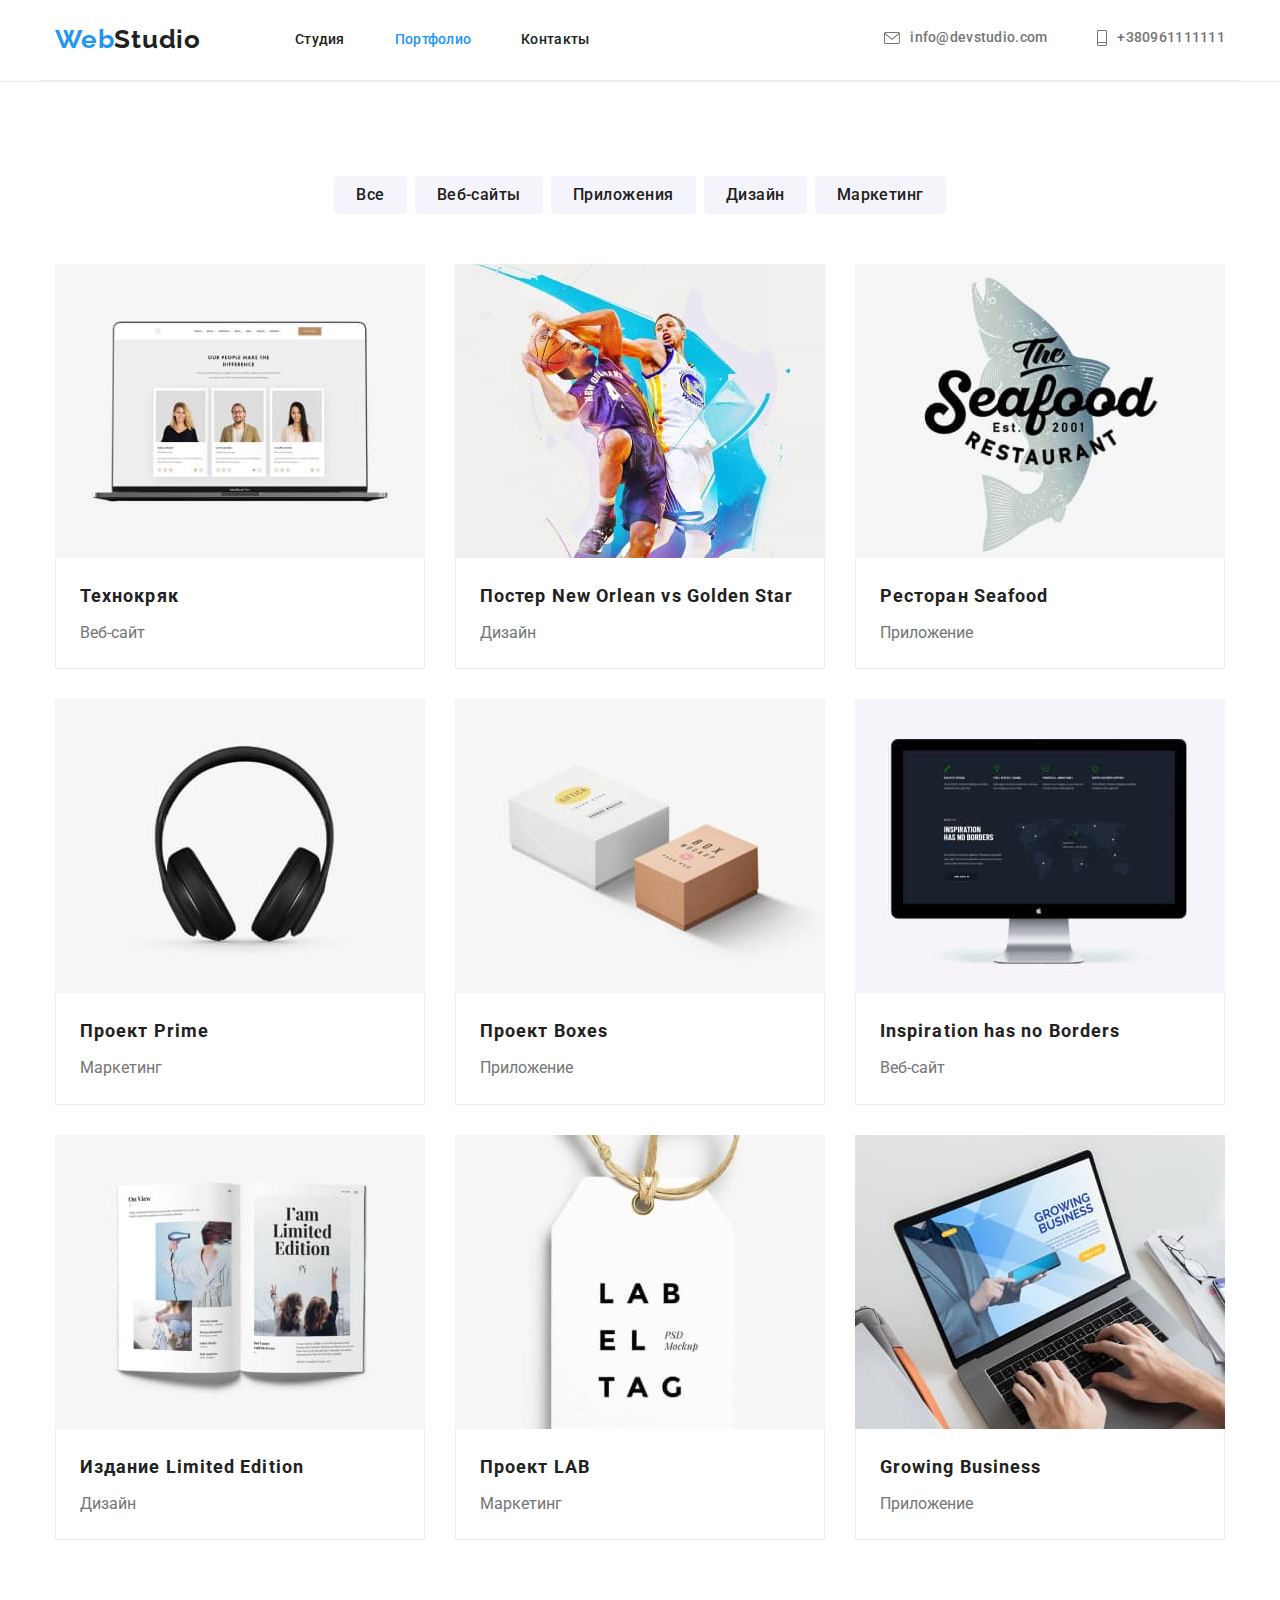
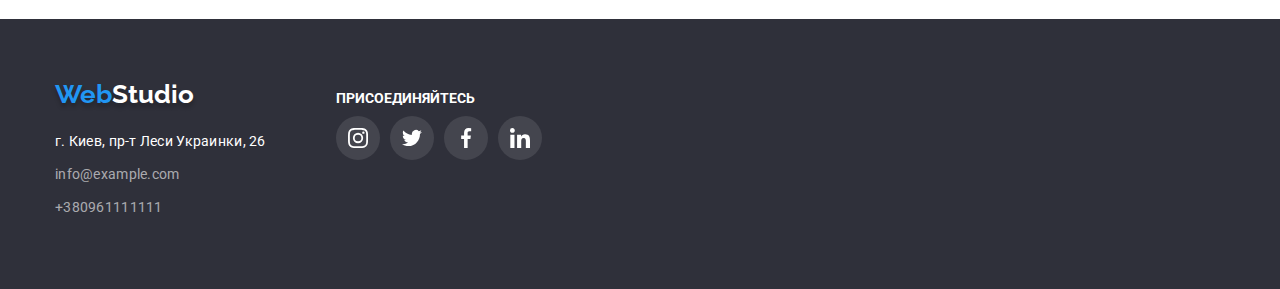
==== commit 92789089: "HW_4_!!!!!" ====
--- a/portfolio.html
+++ b/portfolio.html
@@ -16,7 +16,7 @@
   <body>
 
     <!--Шапка-->
-    <header>
+    <header class="header">
        <div class="container header">
         <nav class="navigation">
             <a class="logo" href="index.html" lang="en">Web<span class="logo-header">Studio</span>
@@ -180,13 +180,13 @@
           <address class="address">
       
             <ul class="footer-contacts" id="contacts">
-              <li>
+              <li class="footer-item">
                 <a class="footer-address-map" href="contact">г. Киев, пр-т Леси Украинки, 26</a>
               </li>
-              <li>
+              <li class="footer-item">
                 <a class="footer-address" href="mailto:info@example.com">info@example.com</a>
               </li>
-              <li>
+              <li class="footer-item">
                 <a href="tel:+380961111111" class="footer-address">+380961111111</a>
               </li>
             </ul>
--- a/css/styles.css
+++ b/css/styles.css
@@ -282,6 +282,7 @@
   line-height: 1.17;
   letter-spacing: 0.03em;
   color: var(--secondary-text-color);
+  margin-bottom: 10px;
 }
 
 .advantages-text {
@@ -402,6 +403,7 @@
   display: flex;
   justify-content: space-between;
   margin-top: 16px;
+  margin-bottom: 0;
 }
 
 .social-list-link {
@@ -422,8 +424,8 @@
 .social-list-link:focus {
   background-color: var(--accent-color);
 }
-.social-list-link:hover,
-.social-list-link:focus  { 
+.social-list-icon:hover,
+.social-list-icon:focus  { 
   fill: var(--third-text-color);
 }
 /*Постоянные клиенты*/
@@ -514,12 +516,15 @@
   color: rgba(255, 255, 255, 0.6); 
   cursor: pointer;
 }
+.footer-item {
+  margin-bottom: 9px;
+}
 
 .footer-address:hover,
 .footer-address:focus {
   color: var(--accent-color);
 }
-.container footer {
+.container footer  {
   display: flex;
   flex-direction: column;
 }
@@ -652,7 +657,8 @@
 
 /*Портфолио*/
 .section {
-  padding: 94px 0;
+  padding-bottom: 94px ;
+  padding-top: 94px;
 }
 .portfolio-buttons {
   display: flex;
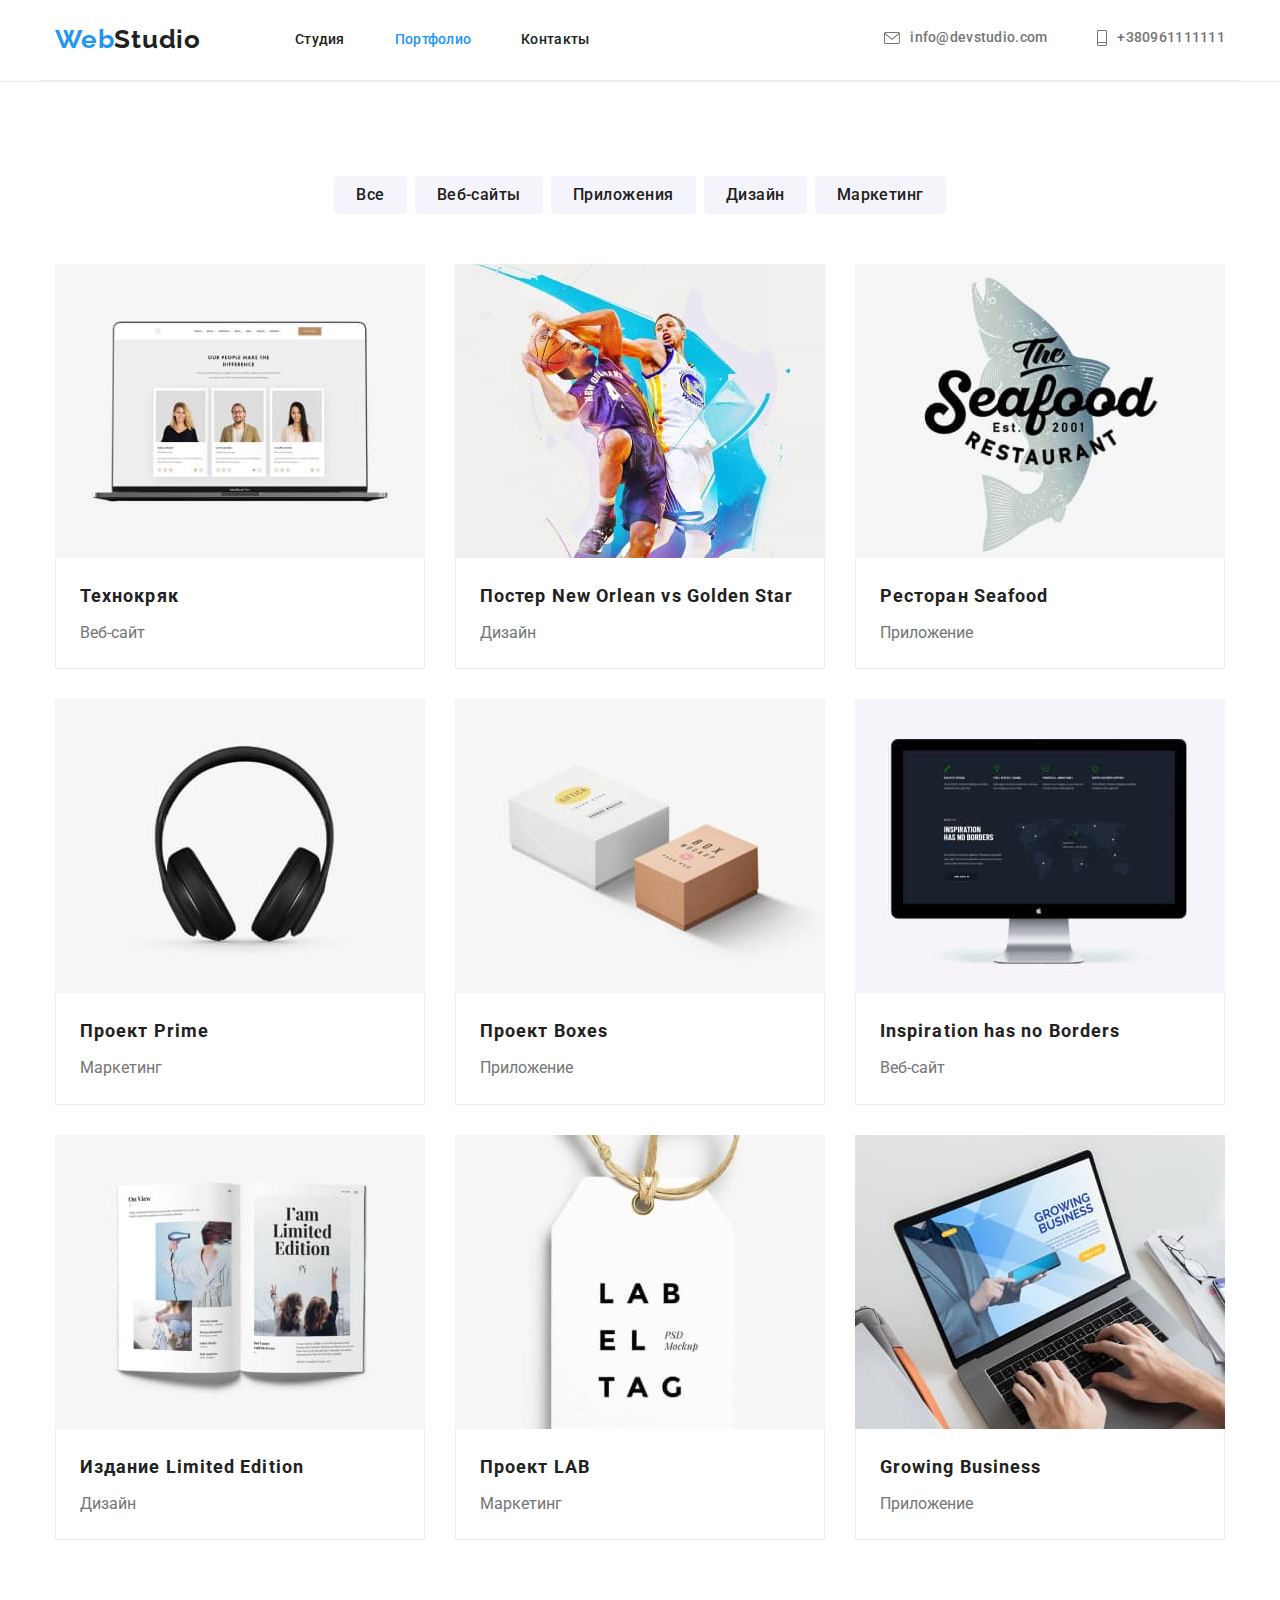
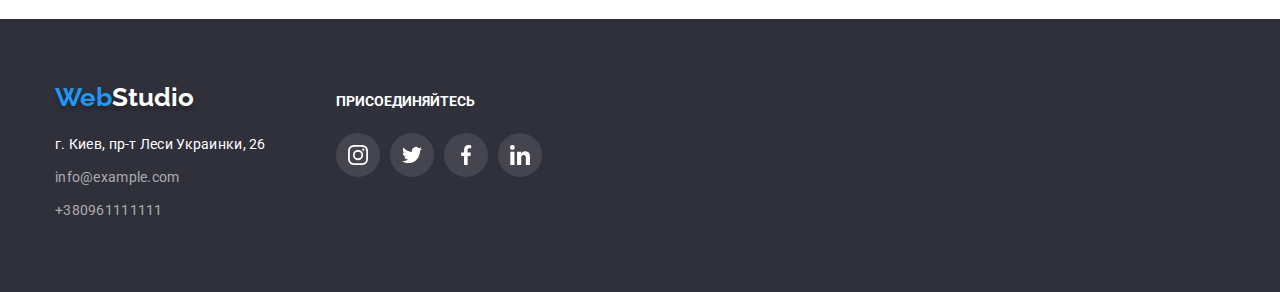
==== commit 6d6654b8: "HW_5_portfolio" ====
--- a/portfolio.html
+++ b/portfolio.html
@@ -70,9 +70,16 @@
             <ul class="product">
                 <li class="product-card">
                   <a href="" class="portfolio-product link">
-                   <img class="product-img" src="./img/about-img-tex.jpg"
+                   <div class="portfolio-item">
+                    <img class="product-img" src="./img/about-img-tex.jpg"
                      alt="фото техно"
                      width="370" height="294" />
+                     <p class="portfolio-item-text">
+                       "Технокряк это современная площадка распространения
+                       короновируса.Компании используют эту платформу для цифрового
+                       шпионажа и атак на защищенные сервера конкурентов"
+                     </p>
+                   </div>
                    <div class="card-content">
                     <h3 class="product-name">Технокряк</h3>
                     <p class="product-sphere">Веб-сайт</p>
--- a/css/styles.css
+++ b/css/styles.css
@@ -309,6 +309,27 @@
 .box:last-child {
   margin-right: 0px;
 }
+.about-list-box {
+  position: relative;
+}
+.box-text {
+  position:absolute;
+  font-weight:700 ;
+  font-size: 14px ;
+  line-height: 1.14 ;
+  text-align: center;
+  letter-spacing: 0.03em; ;
+  text-transform: uppercase;
+  color: var(--third-text-color);
+  bottom: 0;
+  left: 0;
+  display: flex;
+  align-items: center;
+  justify-content: center;
+  background: rgba(47, 48, 58, 0.8);
+  width: 370px;
+  height: 70px;
+}
 
 .section-title {
   font-family: "Roboto", sans-serif;
@@ -654,6 +675,16 @@
   font-weight: 400;
   margin: 0;
 }
+p {
+  display: block;
+  margin-block-start: 1em;
+  margin-block-end: 1em;
+  margin-inline-start: 0px;
+  margin-inline-end: 0px;
+}
+li {
+  text-align: -webkit-match-parent;
+}
 
 /*Портфолио*/
 .section {
@@ -718,6 +749,7 @@
 
 .portfolio-product {
   display: block;
+  transition: transform 250ms cubic-bezier(0.4, 0, 0.2, 1);
 }
 
 .portfolio-product:hover, 
@@ -727,4 +759,23 @@
       1px 4px 6px rgba(0, 0, 0, 0.16);
   background: #ffffff;
   cursor: pointer;
+}
+.portfolio-item {
+  position: relative;
+  overflow: hidden;
+}
+.portfolio-item-text {
+  position: absolute;
+  top: 0;
+  left:0;
+  background-color: rgba(33, 150, 243, 0.9);
+  padding: 63px 24px 63px 24px;
+  font-weight: 400;
+  font-size: 18px;
+  line-height: 1.56;
+  letter-spacing: 00.03em;
+  color: #ffffff;
+  height: 100%;
+  transform: translateY(101%);
+  transition: transform 250ms cubic-bezier(0.4, 0, 0.2, 1);
 }